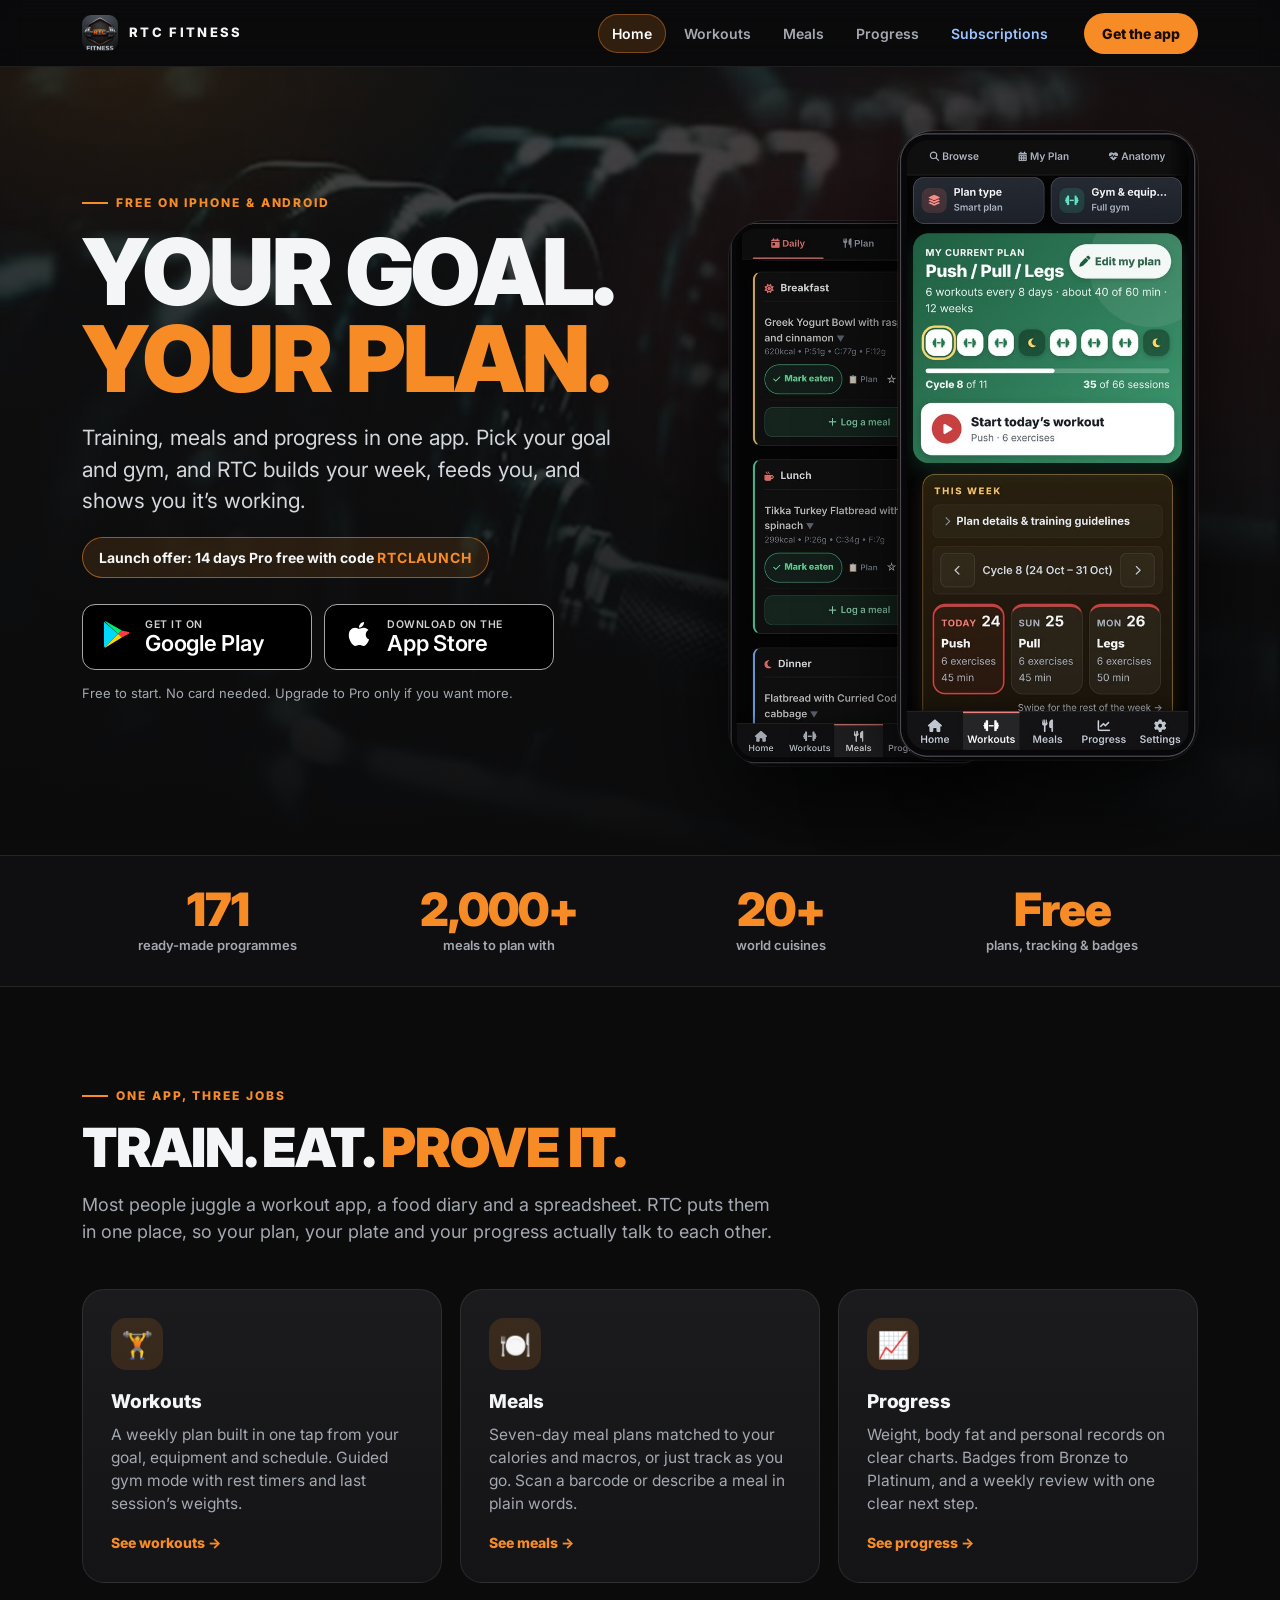
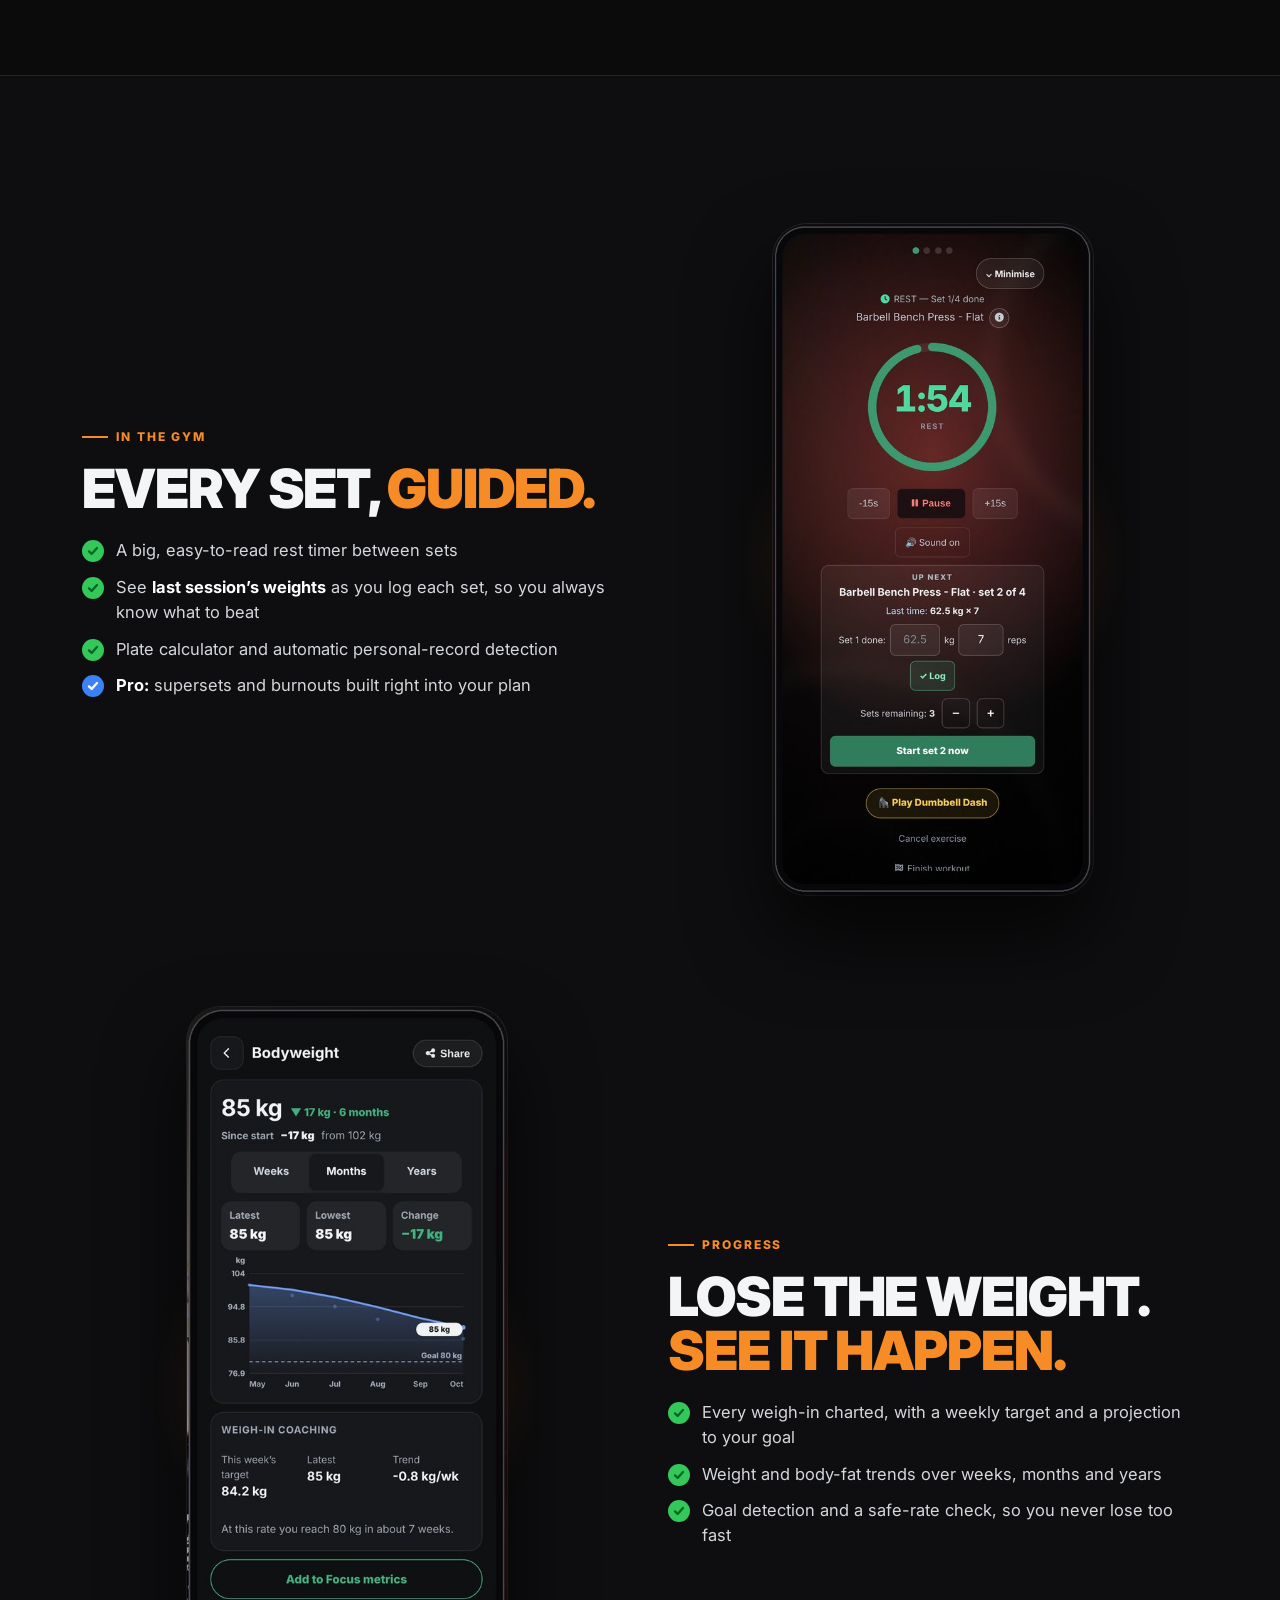
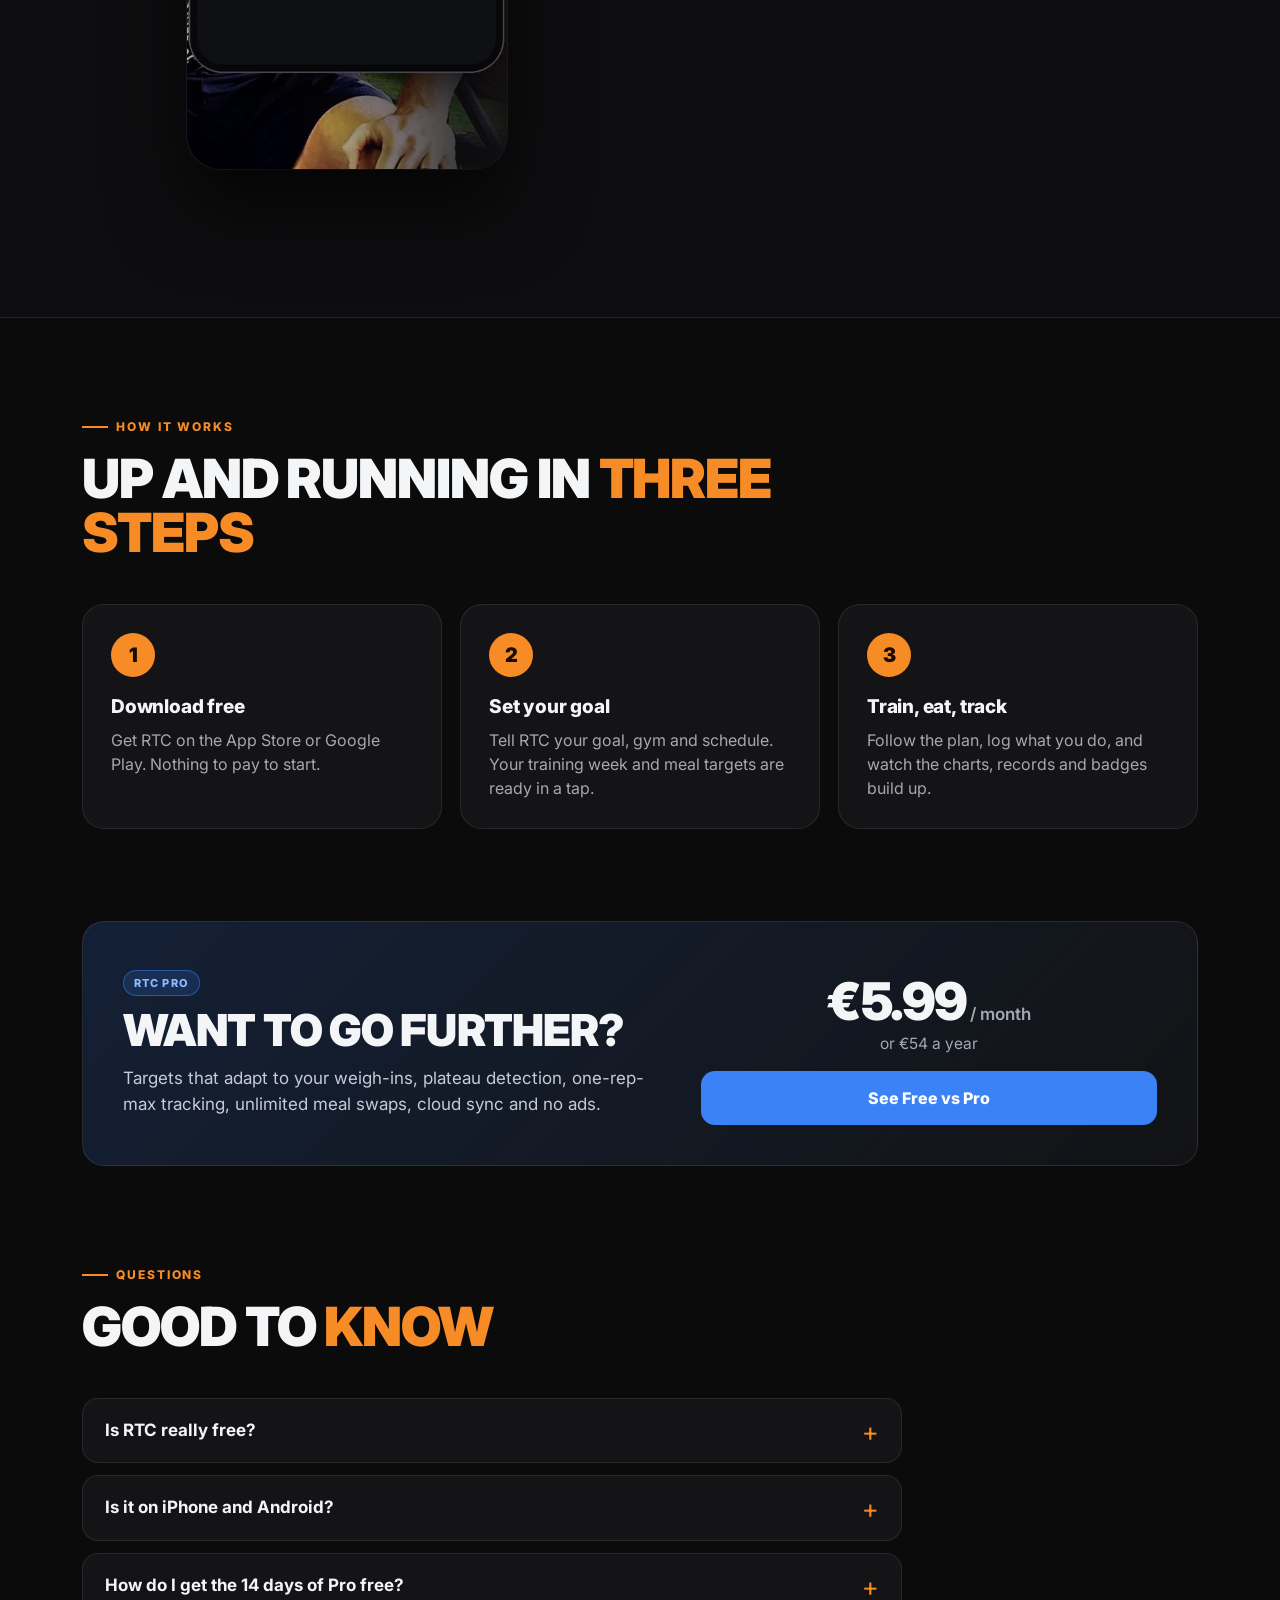
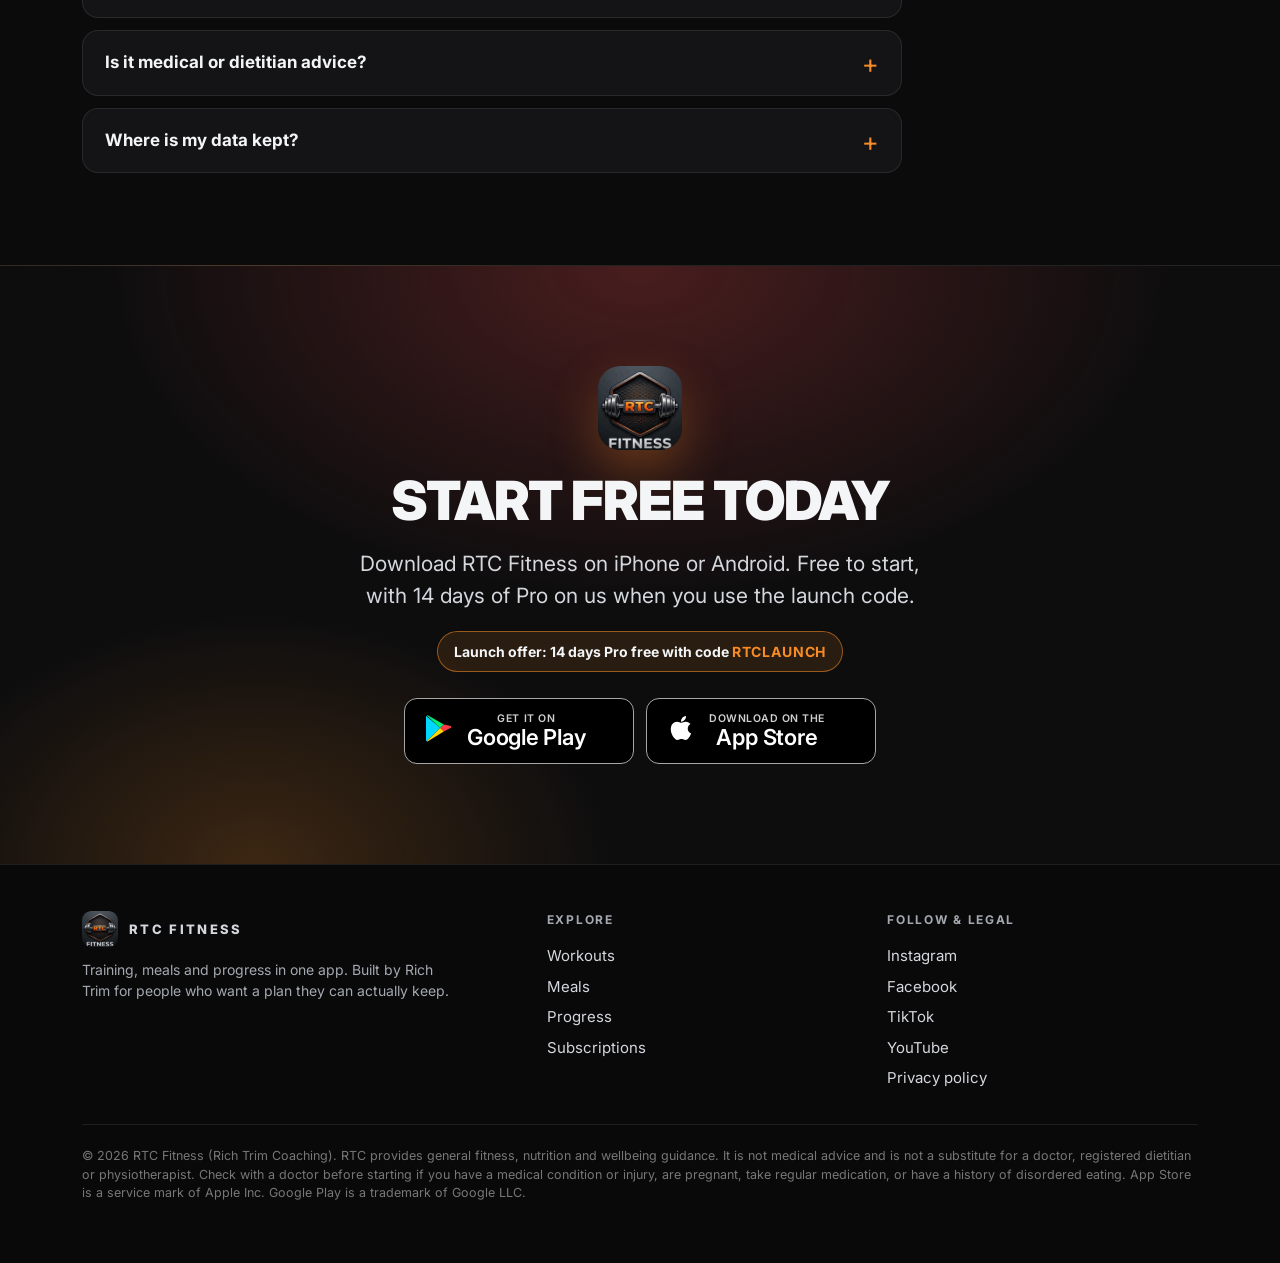
==== index.html @ 097199d5 "Add files via upload" ====
<!doctype html><html lang="en"><head><meta charset="utf-8"><meta name="viewport" content="width=device-width,initial-scale=1"><title>RTC Fitness | Training, meals and progress in one app</title><meta name="description" content="Your goal. Your plan. Free on iPhone and Android: a weekly training plan, 7-day meal plans and progress tracking in one app."><meta name="theme-color" content="#0b0b0c"><meta property="og:type" content="website"><meta property="og:site_name" content="RTC Fitness"><meta property="og:title" content="RTC Fitness | Training, meals and progress in one app"><meta property="og:description" content="Your goal. Your plan. Free on iPhone and Android: a weekly training plan, 7-day meal plans and progress tracking in one app."><meta property="og:image" content="https://rtcfitness.github.io/og.png"><meta name="twitter:card" content="summary_large_image"><link rel="icon" href="icon.png"><link rel="apple-touch-icon" href="icon.png"><link rel="preconnect" href="https://fonts.googleapis.com"><link rel="preconnect" href="https://fonts.gstatic.com" crossorigin><link href="https://fonts.googleapis.com/css2?family=Inter:wght@400;500;600;700;800;900&display=swap" rel="stylesheet"><link rel="stylesheet" href="site.css"></head><body><header class="hdr"><div class="wrap"><a class="logo" href="index.html"><img src="icon.png" alt="">RTC FITNESS</a><nav id="nav"><a href="index.html">Home</a><a href="workouts.html">Workouts</a><a href="meals.html">Meals</a><a href="progress.html">Progress</a><a class="pro" href="pro.html">Subscriptions</a></nav><a class="cta-sm" href="download.html">Get the app</a><button class="burger" aria-label="Menu">☰</button></div></header><div class="hero"><div class="wrap"><div class="rv"><div class="eyebrow">Free on iPhone &amp; Android</div><h1>Your goal.<em>Your plan.</em></h1><p class="lead">Training, meals and progress in one app. Pick your goal and gym, and RTC builds your week, feeds you, and shows you it&rsquo;s working.</p><div class="chip">Launch offer: 14 days Pro free with code <em>RTCLAUNCH</em></div><div class="stores"><a class="sb big" data-play href="#"><span><svg viewBox="0 0 512 512" aria-hidden="true"><path fill="#00D7FE" d="M48 59.5v393c0 7 4 13 10 16.2L275 256z"/><path fill="#00F076" d="M333 313.9L275 256l58-57.9L82 56c-6-3.3-13-3.6-19.5-.5z"/><path fill="#FF3A44" d="M333 198.1L275 256l58 57.9 112-63c11-6.3 11-18.9 0-25.2z"/><path fill="#FFD500" d="M275 256L58.5 468.7c6.3 3.2 13.7 2.8 20-1.2l254.5-153.6z"/></svg></span><span><small>Get it on</small><strong>Google Play</strong></span></a><a class="sb big" data-ios href="#"><span><svg viewBox="0 0 24 24" aria-hidden="true"><path fill="#fff" d="M17.05 20.28c-.98.95-2.05.8-3.08.35-1.09-.46-2.09-.48-3.24 0-1.44.62-2.2.44-3.06-.35C2.79 15.25 3.51 7.59 9.05 7.31c1.35.07 2.29.74 3.08.8 1.18-.24 2.31-.93 3.57-.84 1.51.12 2.65.72 3.4 1.8-3.12 1.87-2.38 5.98.48 7.13-.57 1.5-1.31 2.99-2.54 4.09l.01-.01zM12.03 7.25c-.15-2.23 1.66-4.07 3.74-4.25.29 2.58-2.34 4.5-3.74 4.25z"/></svg></span><span><small>Download on the</small><strong>App Store</strong></span></a></div><p class="micro">Free to start. No card needed. Upgrade to Pro only if you want more.</p></div><div class="phones rv"><img class="ph b" src="ph-meals.jpg" alt="RTC meal plan"><img class="ph a" src="ph-plan.jpg" alt="RTC training plan"></div></div></div><div class="strip"><div class="wrap"><div><b>171</b><span>ready-made programmes</span></div><div><b>2,000+</b><span>meals to plan with</span></div><div><b>20+</b><span>world cuisines</span></div><div><b>Free</b><span>plans, tracking &amp; badges</span></div></div></div><section><div class="wrap"><div class="sec-head rv"><div class="eyebrow">One app, three jobs</div><h2>Train. Eat. <em>Prove it.</em></h2><p>Most people juggle a workout app, a food diary and a spreadsheet. RTC puts them in one place, so your plan, your plate and your progress actually talk to each other.</p></div><div class="grid3"><a class="card rv" href="workouts.html" style="text-decoration:none"><div class="ic">🏋️</div><h3>Workouts</h3><p>A weekly plan built in one tap from your goal, equipment and schedule. Guided gym mode with rest timers and last session&rsquo;s weights.</p><span class="more" style="display:inline-block;margin-top:16px;font-weight:800;font-size:14px;color:var(--o)">See workouts →</span></a><a class="card rv" href="meals.html" style="text-decoration:none"><div class="ic">🍽️</div><h3>Meals</h3><p>Seven-day meal plans matched to your calories and macros, or just track as you go. Scan a barcode or describe a meal in plain words.</p><span class="more" style="display:inline-block;margin-top:16px;font-weight:800;font-size:14px;color:var(--o)">See meals →</span></a><a class="card rv" href="progress.html" style="text-decoration:none"><div class="ic">📈</div><h3>Progress</h3><p>Weight, body fat and personal records on clear charts. Badges from Bronze to Platinum, and a weekly review with one clear next step.</p><span class="more" style="display:inline-block;margin-top:16px;font-weight:800;font-size:14px;color:var(--o)">See progress →</span></a></div></div></section><section style="background:#0e0e10;border-top:1px solid var(--line);border-bottom:1px solid var(--line)"><div class="wrap"><div class="row rv"><div class="txt"><div class="eyebrow">In the gym</div><h2>Every set, <em>guided.</em></h2><ul><li><span>A big, easy-to-read rest timer between sets</span></li><li><span>See <b>last session&rsquo;s weights</b> as you log each set, so you always know what to beat</span></li><li><span>Plate calculator and automatic personal-record detection</span></li><li class="pro"><span><b>Pro:</b> supersets and burnouts built right into your plan</span></li></ul></div><div class="shot"><img src="ph-set.jpg" alt="RTC guided set timer" loading="lazy"></div></div><div class="row rev rv"><div class="txt"><div class="eyebrow">Progress</div><h2>Lose the weight. <em>See it happen.</em></h2><ul><li><span>Every weigh-in charted, with a weekly target and a projection to your goal</span></li><li><span>Weight and body-fat trends over weeks, months and years</span></li><li><span>Goal detection and a safe-rate check, so you never lose too fast</span></li></ul></div><div class="shot"><img src="ph-weight.jpg" alt="RTC bodyweight chart" loading="lazy"></div></div></div></section><section><div class="wrap"><div class="sec-head rv"><div class="eyebrow">How it works</div><h2>Up and running in <em>three steps</em></h2></div><div class="steps"><div class="step rv"><h3>Download free</h3><p>Get RTC on the App Store or Google Play. Nothing to pay to start.</p></div><div class="step rv"><h3>Set your goal</h3><p>Tell RTC your goal, gym and schedule. Your training week and meal targets are ready in a tap.</p></div><div class="step rv"><h3>Train, eat, track</h3><p>Follow the plan, log what you do, and watch the charts, records and badges build up.</p></div></div></div></section><section style="padding-top:0"><div class="wrap"><div class="card rv" style="padding:40px;display:grid;grid-template-columns:1.2fr 1fr;gap:30px;align-items:center;background:linear-gradient(135deg,rgba(59,130,246,.18),rgba(20,20,22,.9))"><div><span class="tag pro">RTC Pro</span><h2 style="font-size:clamp(28px,4vw,44px)">Want to go further?</h2><p style="color:#c5cbd6;font-size:17px;margin:14px 0 0">Targets that adapt to your weigh-ins, plateau detection, one-rep-max tracking, unlimited meal swaps, cloud sync and no ads.</p></div><div style="text-align:center"><div class="price" style="font-size:52px">€5.99<span> / month</span></div><p style="color:var(--mut);margin:0 0 16px">or €54 a year</p><a class="btn b" href="pro.html">See Free vs Pro</a></div></div></div></section><section style="padding-top:0"><div class="wrap"><div class="sec-head rv"><div class="eyebrow">Questions</div><h2>Good to <em>know</em></h2></div><div class="faq"><details><summary>Is RTC really free?</summary><p>Yes. Plan building, custom muscle splits, all 171 programmes, meal planning, food tracking, barcode scanning, badges and progress tracking are free. RTC Pro adds extra tools if you want them.</p></details><details><summary>Is it on iPhone and Android?</summary><p>Yes. RTC is on the App Store for iPhone and on Google Play for Android. Tap a button above and your store opens.</p></details><details><summary>How do I get the 14 days of Pro free?</summary><p>Use the launch code RTCLAUNCH when you subscribe to RTC Pro in your store. It gives you 14 days of Pro to try everything before you pay.</p></details><details><summary>Is it medical or dietitian advice?</summary><p>No. RTC gives general fitness, nutrition and wellbeing guidance. Check with a doctor before you start if you have a medical condition or injury, are pregnant, take regular medication, or have a history of disordered eating.</p></details><details><summary>Where is my data kept?</summary><p>Your progress photos stay privately on your phone. You can read the full details in the privacy policy linked in the footer.</p></details></div></div></section><section class="final"><div class="wrap rv"><img class="ic" src="icon.png" alt="RTC Fitness"><h2>Start free today</h2><p class="lead">Download RTC Fitness on iPhone or Android. Free to start, with 14 days of Pro on us when you use the launch code.</p><div class="chip">Launch offer: 14 days Pro free with code <em>RTCLAUNCH</em></div><div class="stores"><a class="sb big" data-play href="#"><span><svg viewBox="0 0 512 512" aria-hidden="true"><path fill="#00D7FE" d="M48 59.5v393c0 7 4 13 10 16.2L275 256z"/><path fill="#00F076" d="M333 313.9L275 256l58-57.9L82 56c-6-3.3-13-3.6-19.5-.5z"/><path fill="#FF3A44" d="M333 198.1L275 256l58 57.9 112-63c11-6.3 11-18.9 0-25.2z"/><path fill="#FFD500" d="M275 256L58.5 468.7c6.3 3.2 13.7 2.8 20-1.2l254.5-153.6z"/></svg></span><span><small>Get it on</small><strong>Google Play</strong></span></a><a class="sb big" data-ios href="#"><span><svg viewBox="0 0 24 24" aria-hidden="true"><path fill="#fff" d="M17.05 20.28c-.98.95-2.05.8-3.08.35-1.09-.46-2.09-.48-3.24 0-1.44.62-2.2.44-3.06-.35C2.79 15.25 3.51 7.59 9.05 7.31c1.35.07 2.29.74 3.08.8 1.18-.24 2.31-.93 3.57-.84 1.51.12 2.65.72 3.4 1.8-3.12 1.87-2.38 5.98.48 7.13-.57 1.5-1.31 2.99-2.54 4.09l.01-.01zM12.03 7.25c-.15-2.23 1.66-4.07 3.74-4.25.29 2.58-2.34 4.5-3.74 4.25z"/></svg></span><span><small>Download on the</small><strong>App Store</strong></span></a></div></div></section><footer><div class="wrap"><div><a class="logo" href="index.html" style="padding:0"><img src="icon.png" alt="" style="width:36px;height:36px;border-radius:9px">RTC FITNESS</a><p>Training, meals and progress in one app. Built by Rich Trim for people who want a plan they can actually keep.</p></div><div><h4>Explore</h4><a href="workouts.html">Workouts</a><a href="meals.html">Meals</a><a href="progress.html">Progress</a><a href="pro.html">Subscriptions</a></div><div><h4>Follow &amp; legal</h4><a href="https://www.instagram.com/prodadbod/" target="_blank" rel="noopener">Instagram</a><a href="https://www.facebook.com/profile.php?id=61595513233876" target="_blank" rel="noopener">Facebook</a><a href="https://www.tiktok.com/@rich559910" target="_blank" rel="noopener">TikTok</a><a href="https://www.youtube.com/channel/UCSv2McGazLDRUVyQPkw27kA" target="_blank" rel="noopener">YouTube</a><a href="https://rtcfitness.github.io/rtc-privacy/" target="_blank" rel="noopener">Privacy policy</a></div><div class="legal">© 2026 RTC Fitness (Rich Trim Coaching). RTC provides general fitness, nutrition and wellbeing guidance. It is not medical advice and is not a substitute for a doctor, registered dietitian or physiotherapist. Check with a doctor before starting if you have a medical condition or injury, are pregnant, take regular medication, or have a history of disordered eating. App Store is a service mark of Apple Inc. Google Play is a trademark of Google LLC.</div></div></footer><script src="site.js"></script></body></html>
---- site.css ----
:root{--o:#F78C26;--r:#C84040;--g:#34C759;--b:#3b82f6;--bg:#0b0b0c;--card:#141416;--card2:#1b1b1e;--line:rgba(255,255,255,.09);--tx:#f4f5f7;--mut:#a4a8b0}
*{box-sizing:border-box}html{scroll-behavior:smooth}
body{margin:0;font-family:Inter,-apple-system,"Segoe UI",Roboto,Helvetica,Arial,sans-serif;background:var(--bg);color:var(--tx);line-height:1.5;-webkit-font-smoothing:antialiased;overflow-x:hidden}
img{max-width:100%;display:block}a{color:inherit}
.wrap{max-width:1160px;margin:auto;padding:0 22px}
/* header */
.hdr{position:sticky;top:0;z-index:50;background:rgba(11,11,12,.72);backdrop-filter:blur(14px);-webkit-backdrop-filter:blur(14px);border-bottom:1px solid var(--line)}
.hdr .wrap{display:flex;align-items:center;gap:22px;height:66px}
.logo{display:flex;align-items:center;gap:11px;text-decoration:none;font-weight:800;letter-spacing:.18em;font-size:13px}
.logo img{width:36px;height:36px;border-radius:9px}
nav{display:flex;gap:4px;margin-left:auto}
nav a{text-decoration:none;font-weight:600;font-size:14px;color:var(--mut);padding:9px 14px;border-radius:999px;transition:.2s}
nav a:hover{color:#fff;background:rgba(255,255,255,.07)}
nav a.on{color:#fff;background:rgba(247,140,38,.16);box-shadow:inset 0 0 0 1px rgba(247,140,38,.4)}
nav a.pro{color:#9cc3ff}nav a.pro.on{background:rgba(59,130,246,.18);box-shadow:inset 0 0 0 1px rgba(59,130,246,.5);color:#fff}
.cta-sm{background:var(--o);color:#1a0d00;font-weight:800;font-size:14px;padding:10px 18px;border-radius:999px;text-decoration:none;transition:.2s;white-space:nowrap}
.cta-sm:hover{transform:translateY(-1px);box-shadow:0 8px 24px rgba(247,140,38,.35)}
.burger{display:none;background:none;border:0;color:#fff;font-size:26px;margin-left:auto;cursor:pointer}
@media(max-width:900px){nav{display:none;position:absolute;top:66px;left:0;right:0;flex-direction:column;background:#0f0f10;padding:12px 18px 18px;border-bottom:1px solid var(--line)}nav.open{display:flex}.burger{display:block}.cta-sm{display:none}nav a{padding:13px 14px}}
/* hero */
.hero{position:relative;overflow:hidden;padding:64px 0 84px}
.hero:before{content:"";position:absolute;inset:0;background:url(backdrop.jpg) center/cover;filter:saturate(.75);opacity:.55}
.hero:after{content:"";position:absolute;inset:0;background:linear-gradient(180deg,rgba(11,11,12,.55),rgba(11,11,12,.7) 55%,var(--bg) 100%),radial-gradient(55% 55% at 78% 30%,rgba(200,64,64,.38),transparent 70%),radial-gradient(40% 40% at 10% 0,rgba(247,140,38,.22),transparent 70%)}
.hero .wrap{position:relative;z-index:2;display:grid;grid-template-columns:1.1fr .9fr;gap:30px;align-items:center}
.eyebrow{display:inline-flex;align-items:center;gap:8px;font-weight:800;font-size:12px;letter-spacing:.16em;text-transform:uppercase;color:var(--o);margin-bottom:16px}
.eyebrow:before{content:"";width:26px;height:2px;background:var(--o)}
h1{margin:0;font-weight:900;font-size:clamp(44px,7.4vw,92px);line-height:.95;letter-spacing:-.025em;text-transform:uppercase}
h1 em{font-style:normal;color:var(--o);display:block}
h2{margin:0;font-weight:900;font-size:clamp(30px,4.6vw,54px);line-height:1;letter-spacing:-.02em;text-transform:uppercase}
h2 em{font-style:normal;color:var(--o)}
h3{margin:0 0 6px;font-size:19px;font-weight:800;letter-spacing:-.01em}
.lead{font-size:clamp(17px,2.2vw,21px);color:#d4d7dc;max-width:560px;margin:20px 0 0}
.chip{display:inline-block;margin-top:20px;padding:9px 16px;border:1px solid rgba(247,140,38,.55);border-radius:999px;background:rgba(247,140,38,.12);font-weight:700;font-size:14px}
.chip em{font-style:normal;color:var(--o);letter-spacing:.06em}
.stores{display:flex;flex-wrap:wrap;gap:12px;margin-top:26px}
.sb{display:flex;align-items:center;gap:12px;text-decoration:none;color:#fff;background:#000;border:1.5px solid #a6a6a6;border-radius:13px;padding:10px 20px 10px 16px;min-width:200px;transition:.18s}
.sb:hover{transform:translateY(-3px);border-color:#fff;box-shadow:0 14px 34px rgba(0,0,0,.5)}
.sb svg{width:32px;height:32px;flex:none}.sb small{display:block;font-size:10.5px;font-weight:600;letter-spacing:.05em;text-transform:uppercase;color:#d0d0d0;line-height:1.1}
.sb strong{display:block;font-size:22px;font-weight:600;letter-spacing:-.01em;line-height:1.1}
.sb.big{padding:13px 24px 13px 18px;min-width:230px}
.micro{margin-top:14px;font-size:13px;color:var(--mut)}
/* phones */
.phones{position:relative;height:640px}
.ph{position:absolute;border-radius:36px;box-shadow:0 40px 90px rgba(0,0,0,.75),0 0 0 1px rgba(255,255,255,.1);animation:float 7s ease-in-out infinite}
.ph.a{width:300px;right:0;top:0;z-index:3}
.ph.b{width:260px;left:4%;top:90px;z-index:2;animation-delay:-2.5s;filter:brightness(.85)}
.ph.c{width:230px;right:-10px;top:150px;z-index:1;animation-delay:-4.5s;filter:brightness(.7)}
@keyframes float{0%,100%{transform:translateY(0)}50%{transform:translateY(-14px)}}
@media(max-width:900px){.hero{padding:40px 0 60px}.hero .wrap{grid-template-columns:1fr}.phones{height:520px;margin-top:10px}.ph.a{width:240px;right:4%}.ph.b{width:200px;left:4%}}
@media(max-width:520px){.sb{min-width:100%}.phones{height:440px}.ph.a{width:200px;right:2%}.ph.b{width:160px;left:2%}}
/* strips */
.strip{border-top:1px solid var(--line);border-bottom:1px solid var(--line);background:#0f0f11}
.strip .wrap{display:grid;grid-template-columns:repeat(4,1fr);gap:10px;padding-top:30px;padding-bottom:30px;text-align:center}
.strip b{display:block;font-size:clamp(28px,4vw,46px);font-weight:900;letter-spacing:-.02em;color:var(--o);line-height:1}
.strip span{font-size:13px;color:var(--mut);font-weight:600}
@media(max-width:700px){.strip .wrap{grid-template-columns:repeat(2,1fr);row-gap:22px}}
/* sections */
section{padding:92px 0}
.sec-head{max-width:700px;margin-bottom:44px}
.sec-head p{color:var(--mut);font-size:18px;margin:16px 0 0}
.grid3{display:grid;grid-template-columns:repeat(3,1fr);gap:18px}
.grid2{display:grid;grid-template-columns:repeat(2,1fr);gap:18px}
@media(max-width:900px){.grid3,.grid2{grid-template-columns:1fr}section{padding:64px 0}}
.card{position:relative;background:linear-gradient(180deg,var(--card2),var(--card));border:1px solid var(--line);border-radius:22px;padding:28px;overflow:hidden;transition:.25s}
.card:hover{transform:translateY(-4px);border-color:rgba(247,140,38,.45)}
.card .ic{width:52px;height:52px;border-radius:15px;display:grid;place-items:center;font-size:26px;background:rgba(247,140,38,.14);margin-bottom:18px}
.card p{margin:0;color:var(--mut);font-size:15.5px}
.card a.more{display:inline-block;margin-top:16px;font-weight:800;font-size:14px;color:var(--o);text-decoration:none}
.card a.more:hover{text-decoration:underline}
.tag{display:inline-block;font-size:11px;font-weight:800;letter-spacing:.1em;text-transform:uppercase;padding:4px 10px;border-radius:999px;margin-bottom:12px}
.tag.free{background:rgba(52,199,89,.15);color:#6fe08c;border:1px solid rgba(52,199,89,.4)}
.tag.pro{background:rgba(59,130,246,.16);color:#8db9ff;border:1px solid rgba(59,130,246,.5)}
/* feature rows */
.row{display:grid;grid-template-columns:1fr 1fr;gap:56px;align-items:center;padding:56px 0}
.row.rev .txt{order:2}
.row .shot{position:relative;display:grid;place-items:center}
.row .shot:before{content:"";position:absolute;width:76%;aspect-ratio:1;border-radius:50%;background:radial-gradient(circle,rgba(247,140,38,.32),transparent 68%);filter:blur(10px)}
.row .shot img{position:relative;width:min(320px,78%);border-radius:34px;box-shadow:0 40px 80px rgba(0,0,0,.7),0 0 0 1px rgba(255,255,255,.1)}
.row ul{list-style:none;padding:0;margin:22px 0 0;display:grid;gap:12px}
.row li{display:flex;gap:12px;align-items:flex-start;color:#d4d7dc;font-size:16.5px}
.row li:before{content:"";flex:none;width:22px;height:22px;margin-top:2px;border-radius:50%;background:var(--g) url("data:image/svg+xml,%3Csvg xmlns='http://www.w3.org/2000/svg' viewBox='0 0 24 24'%3E%3Cpath fill='none' stroke='%23062' stroke-width='3.4' stroke-linecap='round' stroke-linejoin='round' d='M6 12.5l4 4 8-9'/%3E%3C/svg%3E") center/16px no-repeat}
.row li.pro:before{background-color:var(--b);background-image:url("data:image/svg+xml,%3Csvg xmlns='http://www.w3.org/2000/svg' viewBox='0 0 24 24'%3E%3Cpath fill='none' stroke='%23fff' stroke-width='3.4' stroke-linecap='round' stroke-linejoin='round' d='M6 12.5l4 4 8-9'/%3E%3C/svg%3E")}
.row li b{color:#fff}
@media(max-width:900px){.row{grid-template-columns:1fr;gap:28px;padding:34px 0}.row.rev .txt{order:0}}
/* steps */
.steps{counter-reset:s;display:grid;grid-template-columns:repeat(3,1fr);gap:18px}
.step{counter-increment:s;background:var(--card);border:1px solid var(--line);border-radius:22px;padding:28px}
.step:before{content:counter(s);display:grid;place-items:center;width:44px;height:44px;border-radius:50%;background:var(--o);color:#1a0d00;font-weight:900;font-size:20px;margin-bottom:16px}
.step p{margin:0;color:var(--mut)}
@media(max-width:900px){.steps{grid-template-columns:1fr}}
/* pricing */
.toggle{display:inline-flex;background:#17171a;border:1px solid var(--line);border-radius:999px;padding:5px;margin-bottom:34px}
.toggle button{border:0;background:none;color:var(--mut);font:700 15px Inter,sans-serif;padding:11px 24px;border-radius:999px;cursor:pointer;transition:.2s}
.toggle button.on{background:var(--b);color:#fff;box-shadow:0 6px 20px rgba(59,130,246,.4)}
.toggle small{font-weight:800;color:#6fe08c;margin-left:6px}
.plans{display:grid;grid-template-columns:1fr 1fr;gap:20px;max-width:880px}
.plan{background:linear-gradient(180deg,var(--card2),var(--card));border:1px solid var(--line);border-radius:26px;padding:34px}
.plan.pro{border-color:rgba(59,130,246,.65);box-shadow:0 0 0 1px rgba(59,130,246,.25),0 30px 80px rgba(59,130,246,.16);position:relative}
.plan.pro:before{content:"Most popular";position:absolute;top:-13px;left:30px;background:var(--b);color:#fff;font-size:12px;font-weight:800;letter-spacing:.08em;text-transform:uppercase;padding:5px 14px;border-radius:999px}
.price{font-size:58px;font-weight:900;letter-spacing:-.03em;line-height:1;margin:14px 0 4px}
.price span{font-size:17px;color:var(--mut);font-weight:600;letter-spacing:0}
.plan ul{list-style:none;padding:0;margin:24px 0;display:grid;gap:11px}
.plan li{display:flex;gap:11px;font-size:15.5px;color:#d4d7dc}
.plan li:before{content:"✓";font-weight:900;color:var(--g)}.plan.pro li:before{color:#7fb0ff}
.btn{display:block;text-align:center;text-decoration:none;font-weight:800;padding:15px 20px;border-radius:14px;transition:.2s;font-size:16px}
.btn.o{background:var(--o);color:#1a0d00}.btn.b{background:var(--b);color:#fff}
.btn:hover{transform:translateY(-2px);box-shadow:0 12px 30px rgba(0,0,0,.45)}
@media(max-width:800px){.plans{grid-template-columns:1fr}}
.promo{margin-top:30px;max-width:880px;border:1px dashed rgba(247,140,38,.6);background:rgba(247,140,38,.08);border-radius:20px;padding:22px 26px;display:flex;gap:18px;align-items:center;flex-wrap:wrap}
.promo code{font-size:24px;font-weight:900;letter-spacing:.14em;color:var(--o);background:#0b0b0c;padding:8px 18px;border-radius:10px;border:1px solid rgba(247,140,38,.5)}
table.cmp{width:100%;border-collapse:collapse;background:var(--card);border:1px solid var(--line);border-radius:22px;overflow:hidden;font-size:15.5px}
.cmp th,.cmp td{padding:15px 20px;text-align:left;border-bottom:1px solid var(--line)}
.cmp th{font-size:12px;letter-spacing:.12em;text-transform:uppercase;color:var(--mut);background:#101012}
.cmp td:nth-child(n+2),.cmp th:nth-child(n+2){text-align:center;width:130px}
.cmp tr:last-child td{border-bottom:0}
.y{color:var(--g);font-weight:900}.p{color:#7fb0ff;font-weight:900}.n{color:#555}
@media(max-width:640px){.cmp th,.cmp td{padding:12px 10px;font-size:14px}.cmp td:nth-child(n+2),.cmp th:nth-child(n+2){width:70px}}
/* faq */
.faq{max-width:820px;display:grid;gap:12px}
.faq details{background:var(--card);border:1px solid var(--line);border-radius:16px;padding:0 22px;transition:.2s}
.faq details[open]{border-color:rgba(247,140,38,.45)}
.faq summary{cursor:pointer;list-style:none;font-weight:700;font-size:17px;padding:19px 30px 19px 0;position:relative}
.faq summary::-webkit-details-marker{display:none}
.faq summary:after{content:"+";position:absolute;right:0;top:50%;transform:translateY(-50%);font-size:26px;color:var(--o);font-weight:400}
.faq details[open] summary:after{content:"–"}
.faq p{margin:0 0 20px;color:var(--mut)}
/* final cta */
.final{position:relative;overflow:hidden;text-align:center;padding:100px 0;background:radial-gradient(60% 80% at 50% 0,rgba(200,64,64,.32),transparent 70%),radial-gradient(40% 60% at 20% 100%,rgba(247,140,38,.2),transparent 70%),#0d0d0e;border-top:1px solid var(--line)}
.final .stores{justify-content:center}.final .lead{margin-left:auto;margin-right:auto}
.final img.ic{width:84px;height:84px;border-radius:22px;margin:0 auto 24px;box-shadow:0 20px 50px rgba(247,140,38,.3)}
/* page hero (inner) */
.phero{position:relative;overflow:hidden;padding:70px 0 40px;background:radial-gradient(50% 90% at 85% 10%,rgba(200,64,64,.3),transparent 70%),radial-gradient(40% 70% at 0 0,rgba(247,140,38,.18),transparent 70%)}
.phero h1{font-size:clamp(40px,6.6vw,80px)}
.phero.blue{background:radial-gradient(50% 90% at 85% 10%,rgba(59,130,246,.3),transparent 70%),radial-gradient(40% 70% at 0 0,rgba(247,140,38,.15),transparent 70%)}
/* footer */
footer{border-top:1px solid var(--line);padding:46px 0 60px;background:#09090a}
footer .wrap{display:grid;grid-template-columns:1.4fr 1fr 1fr;gap:30px}
footer p{color:var(--mut);font-size:14px;margin:12px 0 0;max-width:380px}
footer h4{margin:0 0 12px;font-size:12px;letter-spacing:.14em;text-transform:uppercase;color:var(--mut)}
footer a{display:block;text-decoration:none;color:#d4d7dc;font-size:15px;padding:4px 0}footer a:hover{color:var(--o)}
.legal{grid-column:1/-1;border-top:1px solid var(--line);padding-top:22px;color:#777;font-size:12.5px}
@media(max-width:800px){footer .wrap{grid-template-columns:1fr}}
/* reveal */
.js .rv{opacity:0;transform:translateY(26px);transition:opacity .7s ease,transform .7s ease}
.js .rv.in{opacity:1;transform:none}
@media(prefers-reduced-motion:reduce){.ph{animation:none}.js .rv{opacity:1;transform:none;transition:none}}
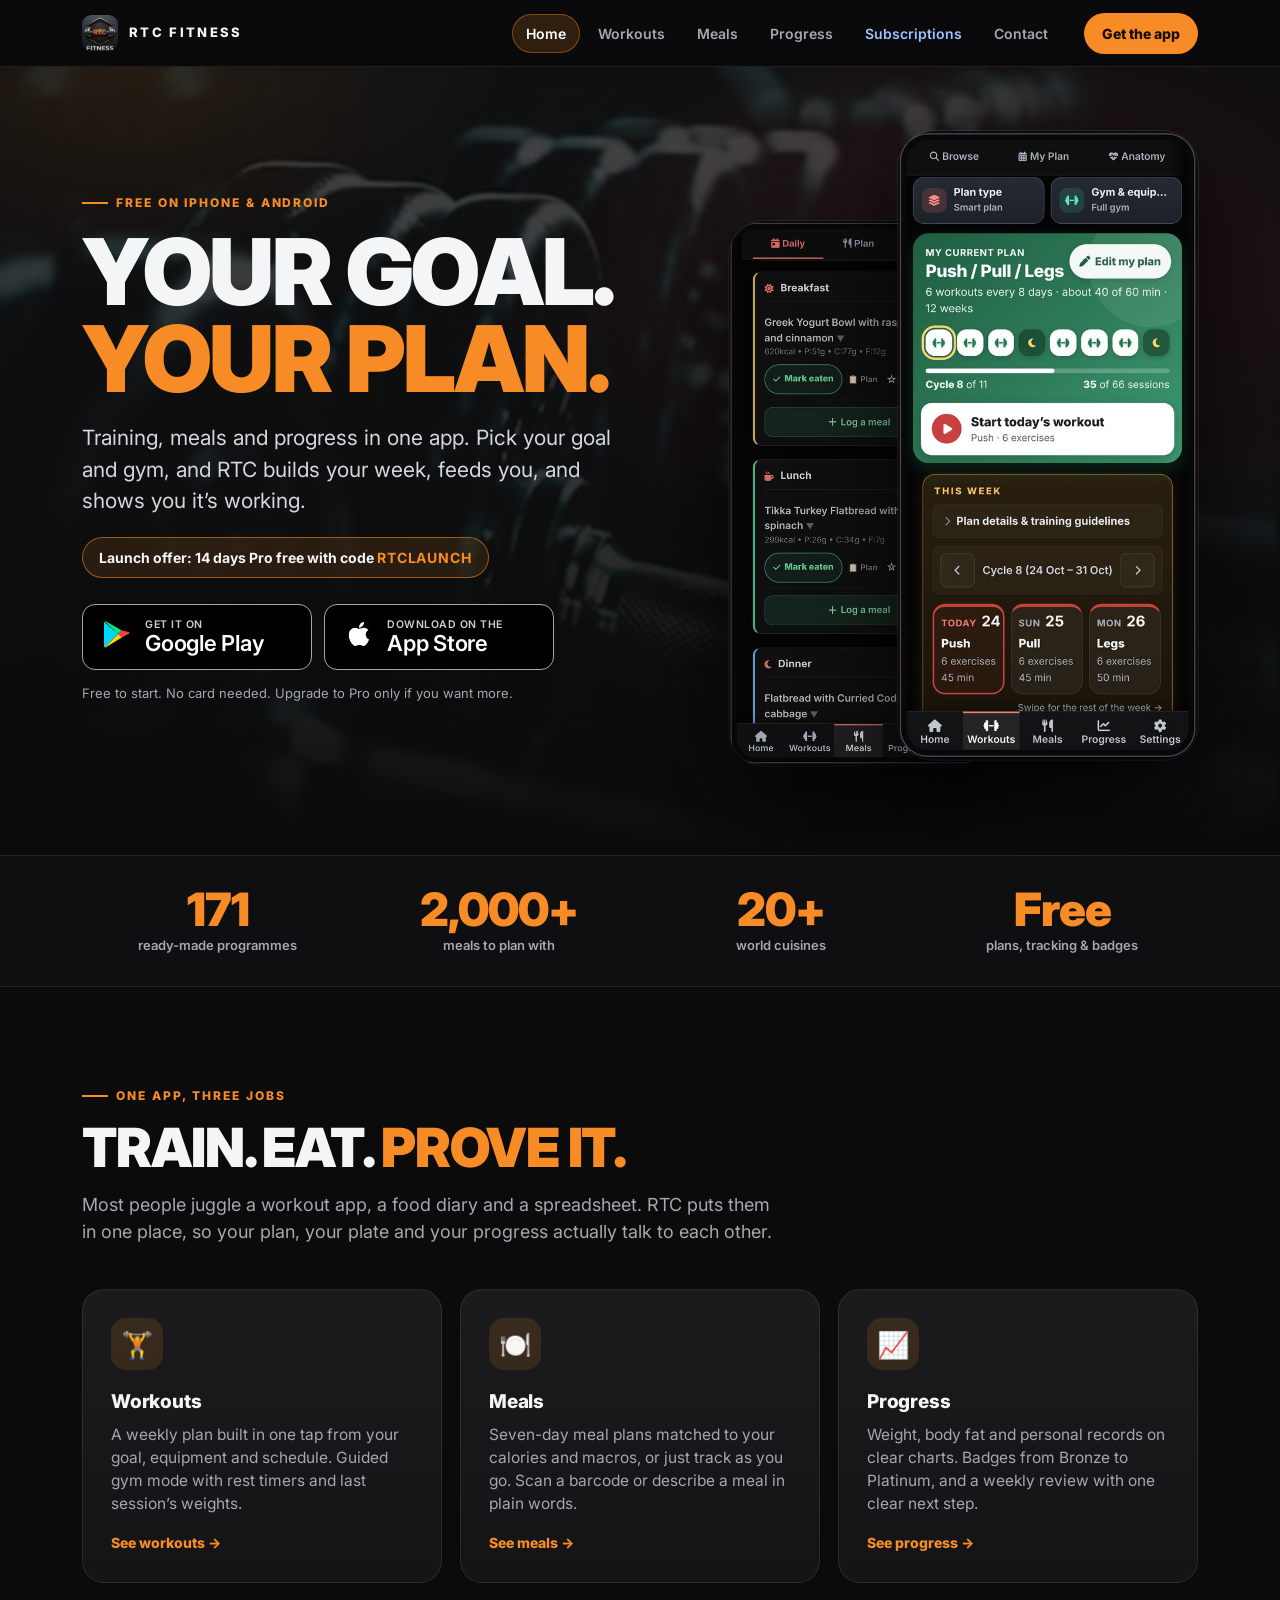
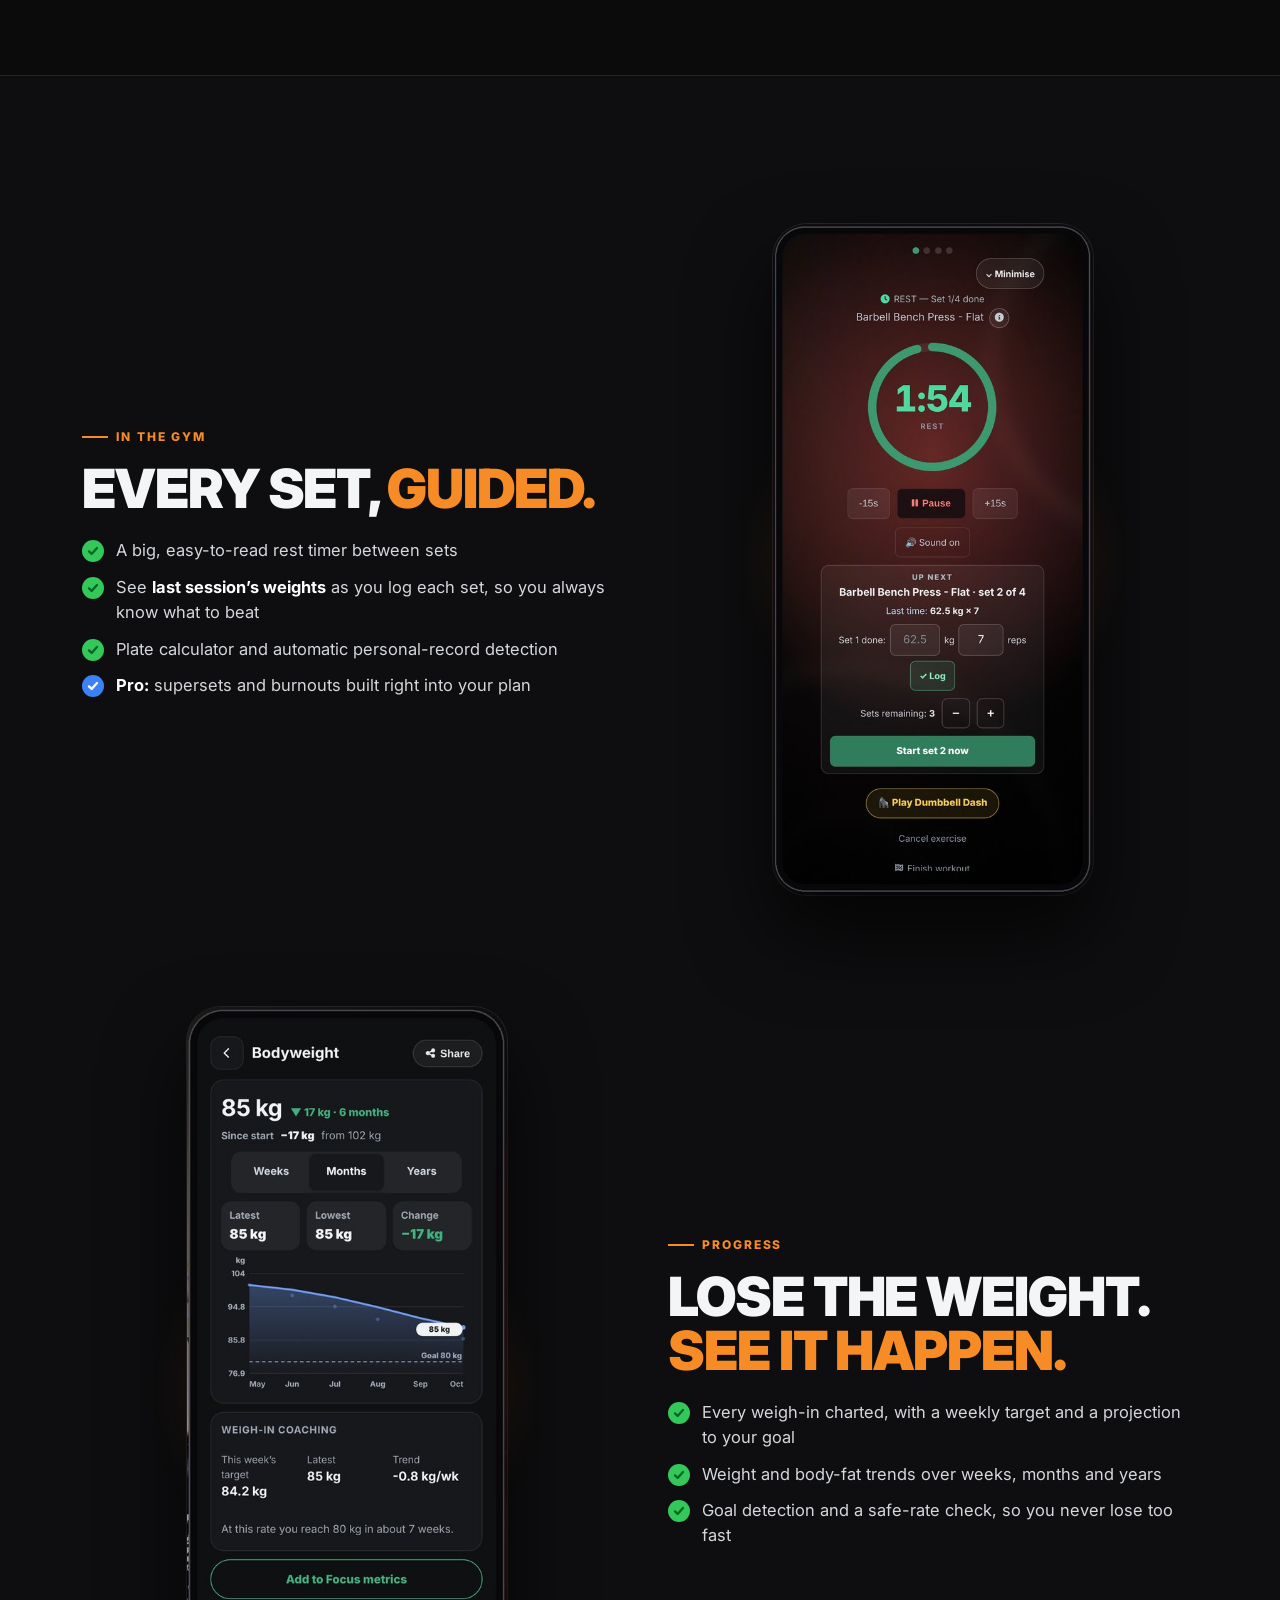
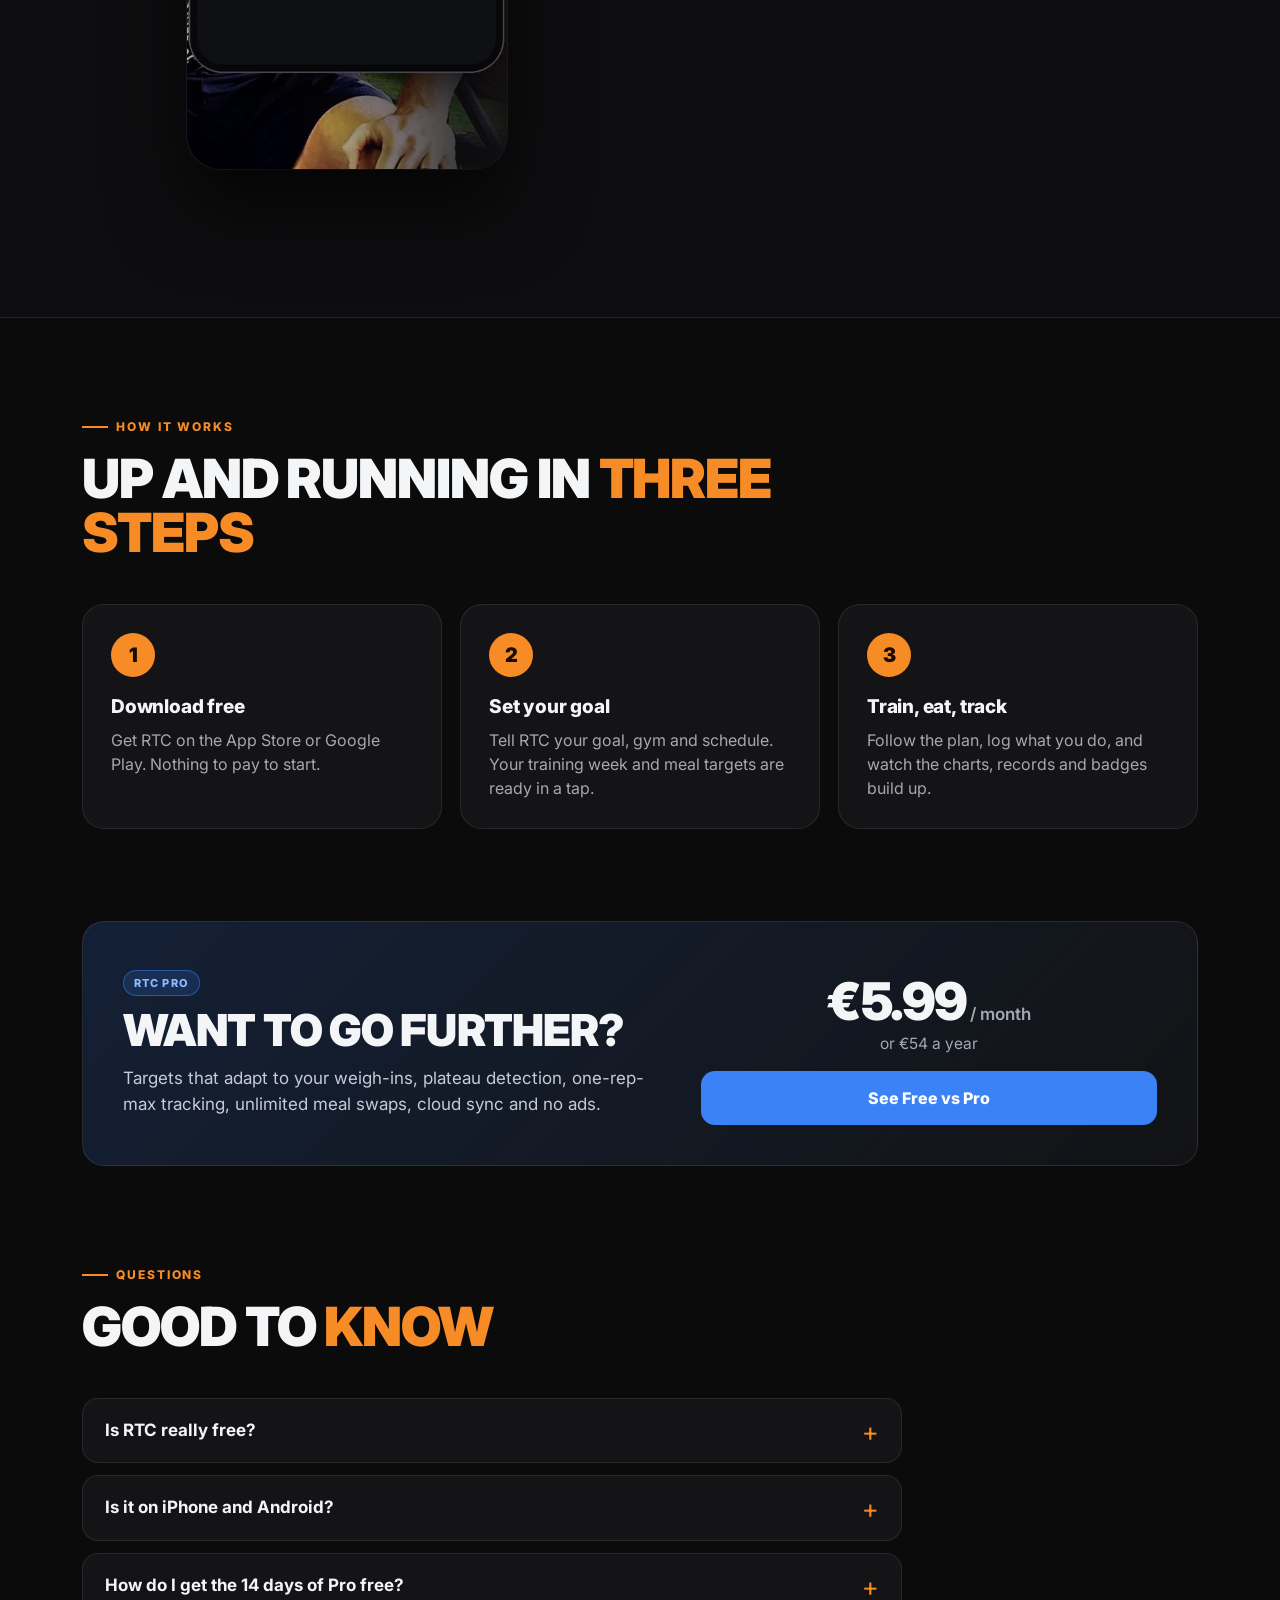
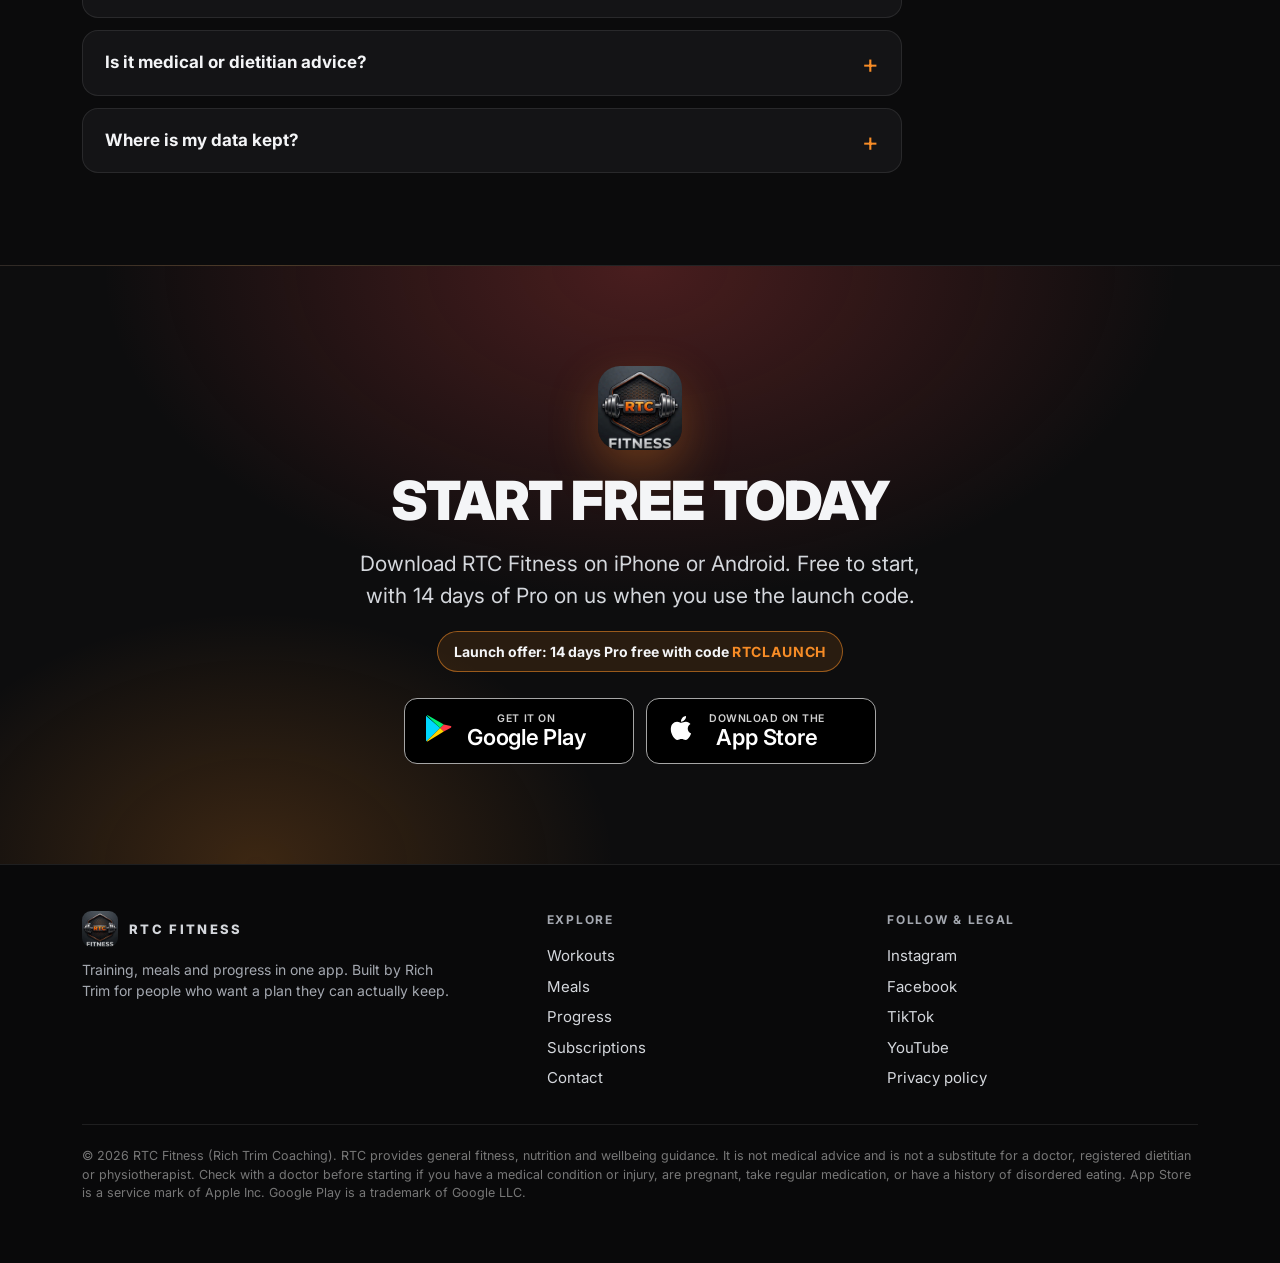
==== commit 10e67157: "Add files via upload" ====
--- a/index.html
+++ b/index.html
@@ -1 +1 @@
-<!doctype html><html lang="en"><head><meta charset="utf-8"><meta name="viewport" content="width=device-width,initial-scale=1"><title>RTC Fitness | Training, meals and progress in one app</title><meta name="description" content="Your goal. Your plan. Free on iPhone and Android: a weekly training plan, 7-day meal plans and progress tracking in one app."><meta name="theme-color" content="#0b0b0c"><meta property="og:type" content="website"><meta property="og:site_name" content="RTC Fitness"><meta property="og:title" content="RTC Fitness | Training, meals and progress in one app"><meta property="og:description" content="Your goal. Your plan. Free on iPhone and Android: a weekly training plan, 7-day meal plans and progress tracking in one app."><meta property="og:image" content="https://rtcfitness.github.io/og.png"><meta name="twitter:card" content="summary_large_image"><link rel="icon" href="icon.png"><link rel="apple-touch-icon" href="icon.png"><link rel="preconnect" href="https://fonts.googleapis.com"><link rel="preconnect" href="https://fonts.gstatic.com" crossorigin><link href="https://fonts.googleapis.com/css2?family=Inter:wght@400;500;600;700;800;900&display=swap" rel="stylesheet"><link rel="stylesheet" href="site.css"></head><body><header class="hdr"><div class="wrap"><a class="logo" href="index.html"><img src="icon.png" alt="">RTC FITNESS</a><nav id="nav"><a href="index.html">Home</a><a href="workouts.html">Workouts</a><a href="meals.html">Meals</a><a href="progress.html">Progress</a><a class="pro" href="pro.html">Subscriptions</a></nav><a class="cta-sm" href="download.html">Get the app</a><button class="burger" aria-label="Menu">☰</button></div></header><div class="hero"><div class="wrap"><div class="rv"><div class="eyebrow">Free on iPhone &amp; Android</div><h1>Your goal.<em>Your plan.</em></h1><p class="lead">Training, meals and progress in one app. Pick your goal and gym, and RTC builds your week, feeds you, and shows you it&rsquo;s working.</p><div class="chip">Launch offer: 14 days Pro free with code <em>RTCLAUNCH</em></div><div class="stores"><a class="sb big" data-play href="#"><span><svg viewBox="0 0 512 512" aria-hidden="true"><path fill="#00D7FE" d="M48 59.5v393c0 7 4 13 10 16.2L275 256z"/><path fill="#00F076" d="M333 313.9L275 256l58-57.9L82 56c-6-3.3-13-3.6-19.5-.5z"/><path fill="#FF3A44" d="M333 198.1L275 256l58 57.9 112-63c11-6.3 11-18.9 0-25.2z"/><path fill="#FFD500" d="M275 256L58.5 468.7c6.3 3.2 13.7 2.8 20-1.2l254.5-153.6z"/></svg></span><span><small>Get it on</small><strong>Google Play</strong></span></a><a class="sb big" data-ios href="#"><span><svg viewBox="0 0 24 24" aria-hidden="true"><path fill="#fff" d="M17.05 20.28c-.98.95-2.05.8-3.08.35-1.09-.46-2.09-.48-3.24 0-1.44.62-2.2.44-3.06-.35C2.79 15.25 3.51 7.59 9.05 7.31c1.35.07 2.29.74 3.08.8 1.18-.24 2.31-.93 3.57-.84 1.51.12 2.65.72 3.4 1.8-3.12 1.87-2.38 5.98.48 7.13-.57 1.5-1.31 2.99-2.54 4.09l.01-.01zM12.03 7.25c-.15-2.23 1.66-4.07 3.74-4.25.29 2.58-2.34 4.5-3.74 4.25z"/></svg></span><span><small>Download on the</small><strong>App Store</strong></span></a></div><p class="micro">Free to start. No card needed. Upgrade to Pro only if you want more.</p></div><div class="phones rv"><img class="ph b" src="ph-meals.jpg" alt="RTC meal plan"><img class="ph a" src="ph-plan.jpg" alt="RTC training plan"></div></div></div><div class="strip"><div class="wrap"><div><b>171</b><span>ready-made programmes</span></div><div><b>2,000+</b><span>meals to plan with</span></div><div><b>20+</b><span>world cuisines</span></div><div><b>Free</b><span>plans, tracking &amp; badges</span></div></div></div><section><div class="wrap"><div class="sec-head rv"><div class="eyebrow">One app, three jobs</div><h2>Train. Eat. <em>Prove it.</em></h2><p>Most people juggle a workout app, a food diary and a spreadsheet. RTC puts them in one place, so your plan, your plate and your progress actually talk to each other.</p></div><div class="grid3"><a class="card rv" href="workouts.html" style="text-decoration:none"><div class="ic">🏋️</div><h3>Workouts</h3><p>A weekly plan built in one tap from your goal, equipment and schedule. Guided gym mode with rest timers and last session&rsquo;s weights.</p><span class="more" style="display:inline-block;margin-top:16px;font-weight:800;font-size:14px;color:var(--o)">See workouts →</span></a><a class="card rv" href="meals.html" style="text-decoration:none"><div class="ic">🍽️</div><h3>Meals</h3><p>Seven-day meal plans matched to your calories and macros, or just track as you go. Scan a barcode or describe a meal in plain words.</p><span class="more" style="display:inline-block;margin-top:16px;font-weight:800;font-size:14px;color:var(--o)">See meals →</span></a><a class="card rv" href="progress.html" style="text-decoration:none"><div class="ic">📈</div><h3>Progress</h3><p>Weight, body fat and personal records on clear charts. Badges from Bronze to Platinum, and a weekly review with one clear next step.</p><span class="more" style="display:inline-block;margin-top:16px;font-weight:800;font-size:14px;color:var(--o)">See progress →</span></a></div></div></section><section style="background:#0e0e10;border-top:1px solid var(--line);border-bottom:1px solid var(--line)"><div class="wrap"><div class="row rv"><div class="txt"><div class="eyebrow">In the gym</div><h2>Every set, <em>guided.</em></h2><ul><li><span>A big, easy-to-read rest timer between sets</span></li><li><span>See <b>last session&rsquo;s weights</b> as you log each set, so you always know what to beat</span></li><li><span>Plate calculator and automatic personal-record detection</span></li><li class="pro"><span><b>Pro:</b> supersets and burnouts built right into your plan</span></li></ul></div><div class="shot"><img src="ph-set.jpg" alt="RTC guided set timer" loading="lazy"></div></div><div class="row rev rv"><div class="txt"><div class="eyebrow">Progress</div><h2>Lose the weight. <em>See it happen.</em></h2><ul><li><span>Every weigh-in charted, with a weekly target and a projection to your goal</span></li><li><span>Weight and body-fat trends over weeks, months and years</span></li><li><span>Goal detection and a safe-rate check, so you never lose too fast</span></li></ul></div><div class="shot"><img src="ph-weight.jpg" alt="RTC bodyweight chart" loading="lazy"></div></div></div></section><section><div class="wrap"><div class="sec-head rv"><div class="eyebrow">How it works</div><h2>Up and running in <em>three steps</em></h2></div><div class="steps"><div class="step rv"><h3>Download free</h3><p>Get RTC on the App Store or Google Play. Nothing to pay to start.</p></div><div class="step rv"><h3>Set your goal</h3><p>Tell RTC your goal, gym and schedule. Your training week and meal targets are ready in a tap.</p></div><div class="step rv"><h3>Train, eat, track</h3><p>Follow the plan, log what you do, and watch the charts, records and badges build up.</p></div></div></div></section><section style="padding-top:0"><div class="wrap"><div class="card rv" style="padding:40px;display:grid;grid-template-columns:1.2fr 1fr;gap:30px;align-items:center;background:linear-gradient(135deg,rgba(59,130,246,.18),rgba(20,20,22,.9))"><div><span class="tag pro">RTC Pro</span><h2 style="font-size:clamp(28px,4vw,44px)">Want to go further?</h2><p style="color:#c5cbd6;font-size:17px;margin:14px 0 0">Targets that adapt to your weigh-ins, plateau detection, one-rep-max tracking, unlimited meal swaps, cloud sync and no ads.</p></div><div style="text-align:center"><div class="price" style="font-size:52px">€5.99<span> / month</span></div><p style="color:var(--mut);margin:0 0 16px">or €54 a year</p><a class="btn b" href="pro.html">See Free vs Pro</a></div></div></div></section><section style="padding-top:0"><div class="wrap"><div class="sec-head rv"><div class="eyebrow">Questions</div><h2>Good to <em>know</em></h2></div><div class="faq"><details><summary>Is RTC really free?</summary><p>Yes. Plan building, custom muscle splits, all 171 programmes, meal planning, food tracking, barcode scanning, badges and progress tracking are free. RTC Pro adds extra tools if you want them.</p></details><details><summary>Is it on iPhone and Android?</summary><p>Yes. RTC is on the App Store for iPhone and on Google Play for Android. Tap a button above and your store opens.</p></details><details><summary>How do I get the 14 days of Pro free?</summary><p>Use the launch code RTCLAUNCH when you subscribe to RTC Pro in your store. It gives you 14 days of Pro to try everything before you pay.</p></details><details><summary>Is it medical or dietitian advice?</summary><p>No. RTC gives general fitness, nutrition and wellbeing guidance. Check with a doctor before you start if you have a medical condition or injury, are pregnant, take regular medication, or have a history of disordered eating.</p></details><details><summary>Where is my data kept?</summary><p>Your progress photos stay privately on your phone. You can read the full details in the privacy policy linked in the footer.</p></details></div></div></section><section class="final"><div class="wrap rv"><img class="ic" src="icon.png" alt="RTC Fitness"><h2>Start free today</h2><p class="lead">Download RTC Fitness on iPhone or Android. Free to start, with 14 days of Pro on us when you use the launch code.</p><div class="chip">Launch offer: 14 days Pro free with code <em>RTCLAUNCH</em></div><div class="stores"><a class="sb big" data-play href="#"><span><svg viewBox="0 0 512 512" aria-hidden="true"><path fill="#00D7FE" d="M48 59.5v393c0 7 4 13 10 16.2L275 256z"/><path fill="#00F076" d="M333 313.9L275 256l58-57.9L82 56c-6-3.3-13-3.6-19.5-.5z"/><path fill="#FF3A44" d="M333 198.1L275 256l58 57.9 112-63c11-6.3 11-18.9 0-25.2z"/><path fill="#FFD500" d="M275 256L58.5 468.7c6.3 3.2 13.7 2.8 20-1.2l254.5-153.6z"/></svg></span><span><small>Get it on</small><strong>Google Play</strong></span></a><a class="sb big" data-ios href="#"><span><svg viewBox="0 0 24 24" aria-hidden="true"><path fill="#fff" d="M17.05 20.28c-.98.95-2.05.8-3.08.35-1.09-.46-2.09-.48-3.24 0-1.44.62-2.2.44-3.06-.35C2.79 15.25 3.51 7.59 9.05 7.31c1.35.07 2.29.74 3.08.8 1.18-.24 2.31-.93 3.57-.84 1.51.12 2.65.72 3.4 1.8-3.12 1.87-2.38 5.98.48 7.13-.57 1.5-1.31 2.99-2.54 4.09l.01-.01zM12.03 7.25c-.15-2.23 1.66-4.07 3.74-4.25.29 2.58-2.34 4.5-3.74 4.25z"/></svg></span><span><small>Download on the</small><strong>App Store</strong></span></a></div></div></section><footer><div class="wrap"><div><a class="logo" href="index.html" style="padding:0"><img src="icon.png" alt="" style="width:36px;height:36px;border-radius:9px">RTC FITNESS</a><p>Training, meals and progress in one app. Built by Rich Trim for people who want a plan they can actually keep.</p></div><div><h4>Explore</h4><a href="workouts.html">Workouts</a><a href="meals.html">Meals</a><a href="progress.html">Progress</a><a href="pro.html">Subscriptions</a></div><div><h4>Follow &amp; legal</h4><a href="https://www.instagram.com/prodadbod/" target="_blank" rel="noopener">Instagram</a><a href="https://www.facebook.com/profile.php?id=61595513233876" target="_blank" rel="noopener">Facebook</a><a href="https://www.tiktok.com/@rich559910" target="_blank" rel="noopener">TikTok</a><a href="https://www.youtube.com/channel/UCSv2McGazLDRUVyQPkw27kA" target="_blank" rel="noopener">YouTube</a><a href="https://rtcfitness.github.io/rtc-privacy/" target="_blank" rel="noopener">Privacy policy</a></div><div class="legal">© 2026 RTC Fitness (Rich Trim Coaching). RTC provides general fitness, nutrition and wellbeing guidance. It is not medical advice and is not a substitute for a doctor, registered dietitian or physiotherapist. Check with a doctor before starting if you have a medical condition or injury, are pregnant, take regular medication, or have a history of disordered eating. App Store is a service mark of Apple Inc. Google Play is a trademark of Google LLC.</div></div></footer><script src="site.js"></script></body></html>+<!doctype html><html lang="en"><head><meta charset="utf-8"><meta name="viewport" content="width=device-width,initial-scale=1"><title>RTC Fitness | Training, meals and progress in one app</title><meta name="description" content="Your goal. Your plan. Free on iPhone and Android: a weekly training plan, 7-day meal plans and progress tracking in one app."><meta name="theme-color" content="#0b0b0c"><meta property="og:type" content="website"><meta property="og:site_name" content="RTC Fitness"><meta property="og:title" content="RTC Fitness | Training, meals and progress in one app"><meta property="og:description" content="Your goal. Your plan. Free on iPhone and Android: a weekly training plan, 7-day meal plans and progress tracking in one app."><meta property="og:image" content="https://rtcfitness.github.io/og.png"><meta name="twitter:card" content="summary_large_image"><link rel="icon" href="icon.png"><link rel="apple-touch-icon" href="icon.png"><link rel="preconnect" href="https://fonts.googleapis.com"><link rel="preconnect" href="https://fonts.gstatic.com" crossorigin><link href="https://fonts.googleapis.com/css2?family=Inter:wght@400;500;600;700;800;900&display=swap" rel="stylesheet"><link rel="stylesheet" href="site.css"></head><body><header class="hdr"><div class="wrap"><a class="logo" href="index.html"><img src="icon.png" alt="">RTC FITNESS</a><nav id="nav"><a href="index.html">Home</a><a href="workouts.html">Workouts</a><a href="meals.html">Meals</a><a href="progress.html">Progress</a><a class="pro" href="pro.html">Subscriptions</a><a href="contact.html">Contact</a></nav><a class="cta-sm" href="download.html">Get the app</a><button class="burger" aria-label="Menu">☰</button></div></header><div class="hero"><div class="wrap"><div class="rv"><div class="eyebrow">Free on iPhone &amp; Android</div><h1>Your goal.<em>Your plan.</em></h1><p class="lead">Training, meals and progress in one app. Pick your goal and gym, and RTC builds your week, feeds you, and shows you it&rsquo;s working.</p><div class="chip">Launch offer: 14 days Pro free with code <em>RTCLAUNCH</em></div><div class="stores"><a class="sb big" data-play href="#"><span><svg viewBox="0 0 512 512" aria-hidden="true"><path fill="#00D7FE" d="M48 59.5v393c0 7 4 13 10 16.2L275 256z"/><path fill="#00F076" d="M333 313.9L275 256l58-57.9L82 56c-6-3.3-13-3.6-19.5-.5z"/><path fill="#FF3A44" d="M333 198.1L275 256l58 57.9 112-63c11-6.3 11-18.9 0-25.2z"/><path fill="#FFD500" d="M275 256L58.5 468.7c6.3 3.2 13.7 2.8 20-1.2l254.5-153.6z"/></svg></span><span><small>Get it on</small><strong>Google Play</strong></span></a><a class="sb big" data-ios href="#"><span><svg viewBox="0 0 24 24" aria-hidden="true"><path fill="#fff" d="M17.05 20.28c-.98.95-2.05.8-3.08.35-1.09-.46-2.09-.48-3.24 0-1.44.62-2.2.44-3.06-.35C2.79 15.25 3.51 7.59 9.05 7.31c1.35.07 2.29.74 3.08.8 1.18-.24 2.31-.93 3.57-.84 1.51.12 2.65.72 3.4 1.8-3.12 1.87-2.38 5.98.48 7.13-.57 1.5-1.31 2.99-2.54 4.09l.01-.01zM12.03 7.25c-.15-2.23 1.66-4.07 3.74-4.25.29 2.58-2.34 4.5-3.74 4.25z"/></svg></span><span><small>Download on the</small><strong>App Store</strong></span></a></div><p class="micro">Free to start. No card needed. Upgrade to Pro only if you want more.</p></div><div class="phones rv"><img class="ph b" src="ph-meals.jpg" alt="RTC meal plan"><img class="ph a" src="ph-plan.jpg" alt="RTC training plan"></div></div></div><div class="strip"><div class="wrap"><div><b>171</b><span>ready-made programmes</span></div><div><b>2,000+</b><span>meals to plan with</span></div><div><b>20+</b><span>world cuisines</span></div><div><b>Free</b><span>plans, tracking &amp; badges</span></div></div></div><section><div class="wrap"><div class="sec-head rv"><div class="eyebrow">One app, three jobs</div><h2>Train. Eat. <em>Prove it.</em></h2><p>Most people juggle a workout app, a food diary and a spreadsheet. RTC puts them in one place, so your plan, your plate and your progress actually talk to each other.</p></div><div class="grid3"><a class="card rv" href="workouts.html" style="text-decoration:none"><div class="ic">🏋️</div><h3>Workouts</h3><p>A weekly plan built in one tap from your goal, equipment and schedule. Guided gym mode with rest timers and last session&rsquo;s weights.</p><span class="more" style="display:inline-block;margin-top:16px;font-weight:800;font-size:14px;color:var(--o)">See workouts →</span></a><a class="card rv" href="meals.html" style="text-decoration:none"><div class="ic">🍽️</div><h3>Meals</h3><p>Seven-day meal plans matched to your calories and macros, or just track as you go. Scan a barcode or describe a meal in plain words.</p><span class="more" style="display:inline-block;margin-top:16px;font-weight:800;font-size:14px;color:var(--o)">See meals →</span></a><a class="card rv" href="progress.html" style="text-decoration:none"><div class="ic">📈</div><h3>Progress</h3><p>Weight, body fat and personal records on clear charts. Badges from Bronze to Platinum, and a weekly review with one clear next step.</p><span class="more" style="display:inline-block;margin-top:16px;font-weight:800;font-size:14px;color:var(--o)">See progress →</span></a></div></div></section><section style="background:#0e0e10;border-top:1px solid var(--line);border-bottom:1px solid var(--line)"><div class="wrap"><div class="row rv"><div class="txt"><div class="eyebrow">In the gym</div><h2>Every set, <em>guided.</em></h2><ul><li><span>A big, easy-to-read rest timer between sets</span></li><li><span>See <b>last session&rsquo;s weights</b> as you log each set, so you always know what to beat</span></li><li><span>Plate calculator and automatic personal-record detection</span></li><li class="pro"><span><b>Pro:</b> supersets and burnouts built right into your plan</span></li></ul></div><div class="shot"><img src="ph-set.jpg" alt="RTC guided set timer" loading="lazy"></div></div><div class="row rev rv"><div class="txt"><div class="eyebrow">Progress</div><h2>Lose the weight. <em>See it happen.</em></h2><ul><li><span>Every weigh-in charted, with a weekly target and a projection to your goal</span></li><li><span>Weight and body-fat trends over weeks, months and years</span></li><li><span>Goal detection and a safe-rate check, so you never lose too fast</span></li></ul></div><div class="shot"><img src="ph-weight.jpg" alt="RTC bodyweight chart" loading="lazy"></div></div></div></section><section><div class="wrap"><div class="sec-head rv"><div class="eyebrow">How it works</div><h2>Up and running in <em>three steps</em></h2></div><div class="steps"><div class="step rv"><h3>Download free</h3><p>Get RTC on the App Store or Google Play. Nothing to pay to start.</p></div><div class="step rv"><h3>Set your goal</h3><p>Tell RTC your goal, gym and schedule. Your training week and meal targets are ready in a tap.</p></div><div class="step rv"><h3>Train, eat, track</h3><p>Follow the plan, log what you do, and watch the charts, records and badges build up.</p></div></div></div></section><section style="padding-top:0"><div class="wrap"><div class="card rv" style="padding:40px;display:grid;grid-template-columns:1.2fr 1fr;gap:30px;align-items:center;background:linear-gradient(135deg,rgba(59,130,246,.18),rgba(20,20,22,.9))"><div><span class="tag pro">RTC Pro</span><h2 style="font-size:clamp(28px,4vw,44px)">Want to go further?</h2><p style="color:#c5cbd6;font-size:17px;margin:14px 0 0">Targets that adapt to your weigh-ins, plateau detection, one-rep-max tracking, unlimited meal swaps, cloud sync and no ads.</p></div><div style="text-align:center"><div class="price" style="font-size:52px">€5.99<span> / month</span></div><p style="color:var(--mut);margin:0 0 16px">or €54 a year</p><a class="btn b" href="pro.html">See Free vs Pro</a></div></div></div></section><section style="padding-top:0"><div class="wrap"><div class="sec-head rv"><div class="eyebrow">Questions</div><h2>Good to <em>know</em></h2></div><div class="faq"><details><summary>Is RTC really free?</summary><p>Yes. Plan building, custom muscle splits, all 171 programmes, meal planning, food tracking, barcode scanning, badges and progress tracking are free. RTC Pro adds extra tools if you want them.</p></details><details><summary>Is it on iPhone and Android?</summary><p>Yes. RTC is on the App Store for iPhone and on Google Play for Android. Tap a button above and your store opens.</p></details><details><summary>How do I get the 14 days of Pro free?</summary><p>Use the launch code RTCLAUNCH when you subscribe to RTC Pro in your store. It gives you 14 days of Pro to try everything before you pay.</p></details><details><summary>Is it medical or dietitian advice?</summary><p>No. RTC gives general fitness, nutrition and wellbeing guidance. Check with a doctor before you start if you have a medical condition or injury, are pregnant, take regular medication, or have a history of disordered eating.</p></details><details><summary>Where is my data kept?</summary><p>Your progress photos stay privately on your phone. You can read the full details in the privacy policy linked in the footer.</p></details></div></div></section><section class="final"><div class="wrap rv"><img class="ic" src="icon.png" alt="RTC Fitness"><h2>Start free today</h2><p class="lead">Download RTC Fitness on iPhone or Android. Free to start, with 14 days of Pro on us when you use the launch code.</p><div class="chip">Launch offer: 14 days Pro free with code <em>RTCLAUNCH</em></div><div class="stores"><a class="sb big" data-play href="#"><span><svg viewBox="0 0 512 512" aria-hidden="true"><path fill="#00D7FE" d="M48 59.5v393c0 7 4 13 10 16.2L275 256z"/><path fill="#00F076" d="M333 313.9L275 256l58-57.9L82 56c-6-3.3-13-3.6-19.5-.5z"/><path fill="#FF3A44" d="M333 198.1L275 256l58 57.9 112-63c11-6.3 11-18.9 0-25.2z"/><path fill="#FFD500" d="M275 256L58.5 468.7c6.3 3.2 13.7 2.8 20-1.2l254.5-153.6z"/></svg></span><span><small>Get it on</small><strong>Google Play</strong></span></a><a class="sb big" data-ios href="#"><span><svg viewBox="0 0 24 24" aria-hidden="true"><path fill="#fff" d="M17.05 20.28c-.98.95-2.05.8-3.08.35-1.09-.46-2.09-.48-3.24 0-1.44.62-2.2.44-3.06-.35C2.79 15.25 3.51 7.59 9.05 7.31c1.35.07 2.29.74 3.08.8 1.18-.24 2.31-.93 3.57-.84 1.51.12 2.65.72 3.4 1.8-3.12 1.87-2.38 5.98.48 7.13-.57 1.5-1.31 2.99-2.54 4.09l.01-.01zM12.03 7.25c-.15-2.23 1.66-4.07 3.74-4.25.29 2.58-2.34 4.5-3.74 4.25z"/></svg></span><span><small>Download on the</small><strong>App Store</strong></span></a></div></div></section><footer><div class="wrap"><div><a class="logo" href="index.html" style="padding:0"><img src="icon.png" alt="" style="width:36px;height:36px;border-radius:9px">RTC FITNESS</a><p>Training, meals and progress in one app. Built by Rich Trim for people who want a plan they can actually keep.</p></div><div><h4>Explore</h4><a href="workouts.html">Workouts</a><a href="meals.html">Meals</a><a href="progress.html">Progress</a><a href="pro.html">Subscriptions</a><a href="contact.html">Contact</a></div><div><h4>Follow &amp; legal</h4><a href="https://www.instagram.com/prodadbod/" target="_blank" rel="noopener">Instagram</a><a href="https://www.facebook.com/profile.php?id=61595513233876" target="_blank" rel="noopener">Facebook</a><a href="https://www.tiktok.com/@rich559910" target="_blank" rel="noopener">TikTok</a><a href="https://www.youtube.com/channel/UCSv2McGazLDRUVyQPkw27kA" target="_blank" rel="noopener">YouTube</a><a href="https://rtcfitness.github.io/rtc-privacy/" target="_blank" rel="noopener">Privacy policy</a></div><div class="legal">© 2026 RTC Fitness (Rich Trim Coaching). RTC provides general fitness, nutrition and wellbeing guidance. It is not medical advice and is not a substitute for a doctor, registered dietitian or physiotherapist. Check with a doctor before starting if you have a medical condition or injury, are pregnant, take regular medication, or have a history of disordered eating. App Store is a service mark of Apple Inc. Google Play is a trademark of Google LLC.</div></div></footer><script src="site.js"></script></body></html>
